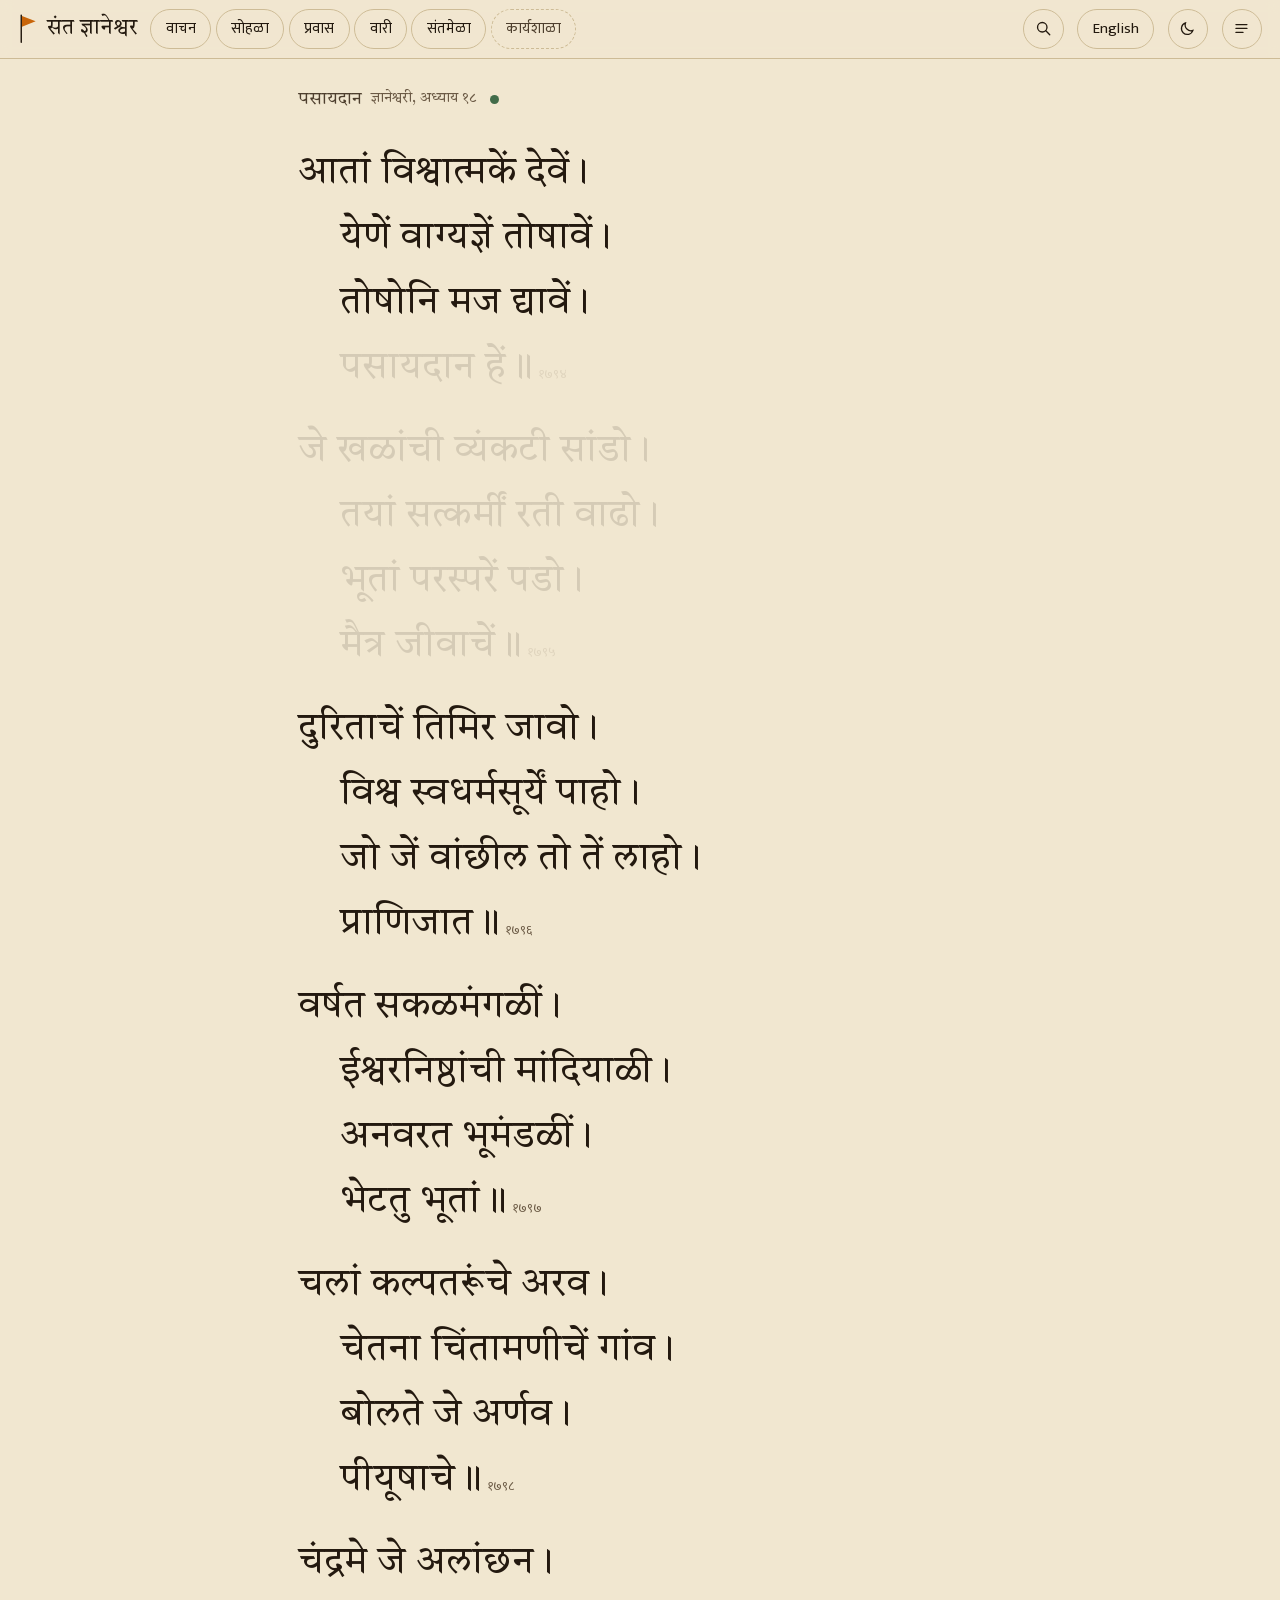
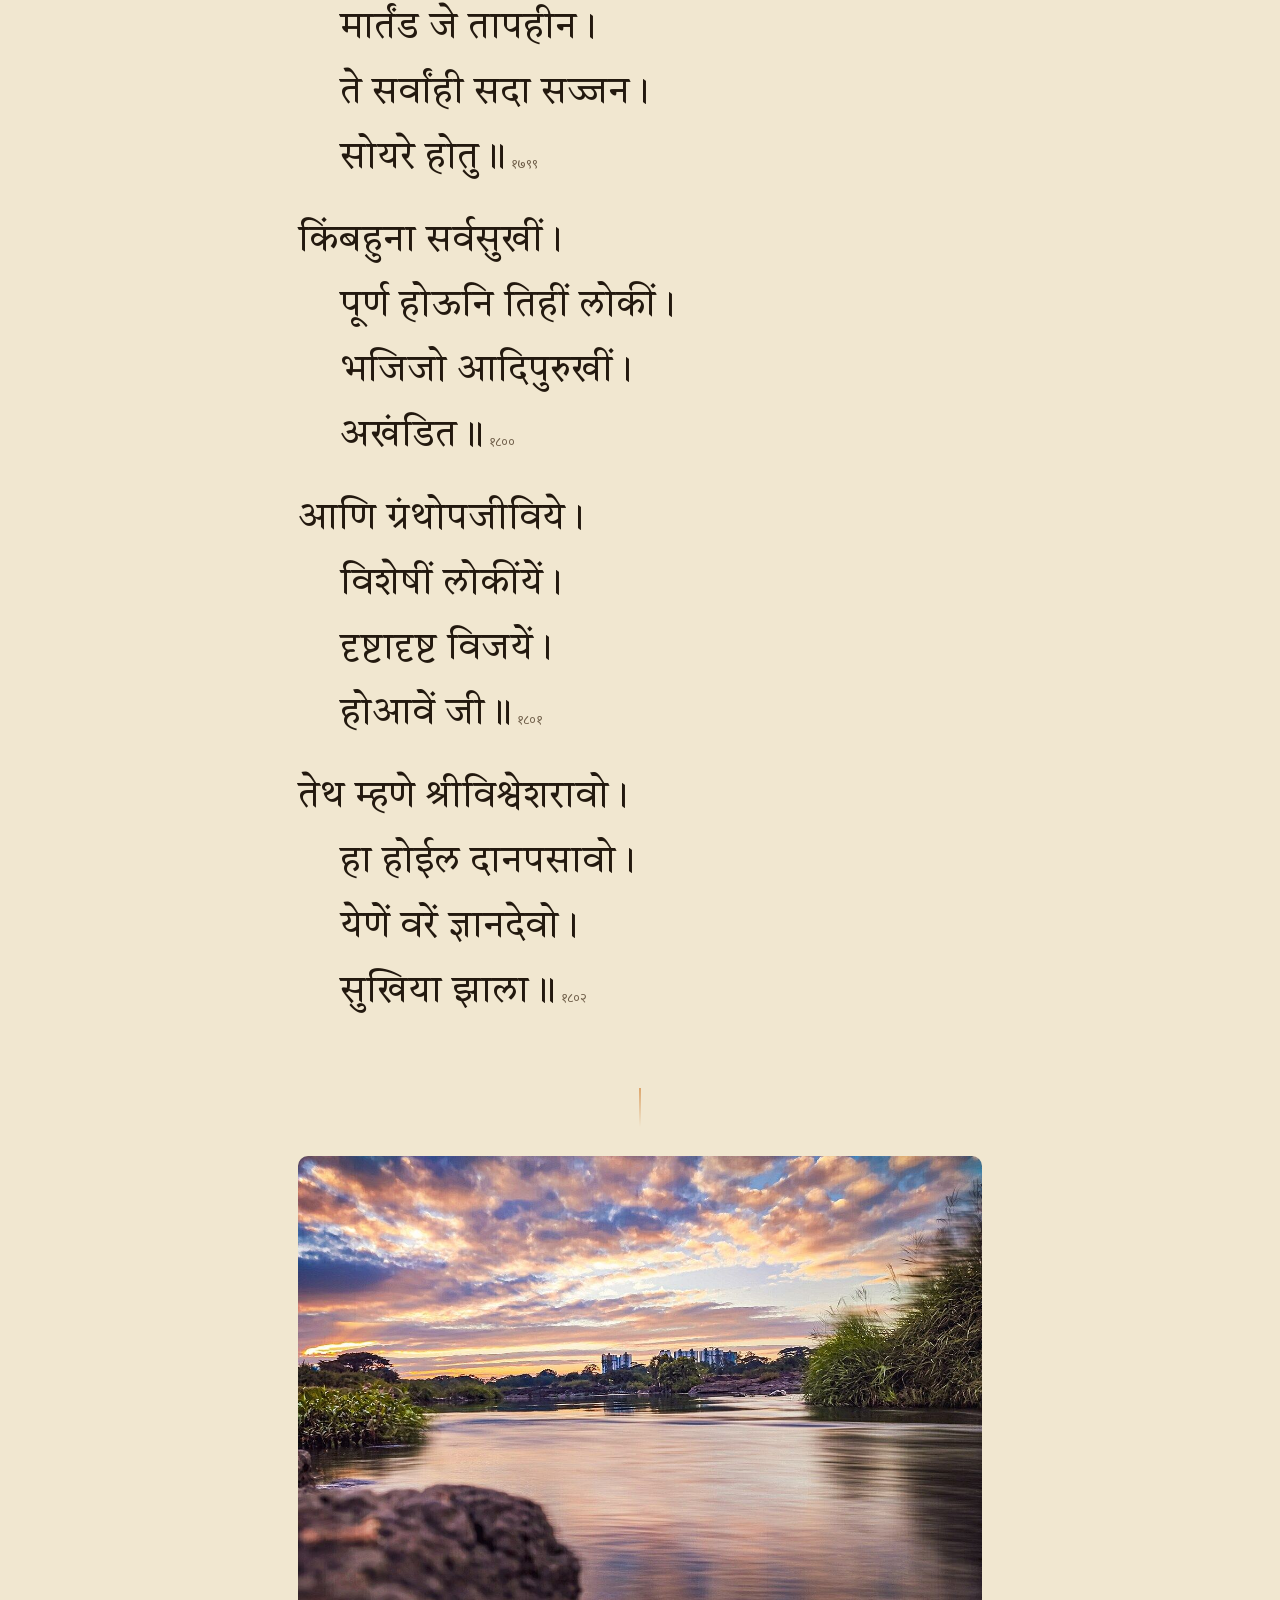
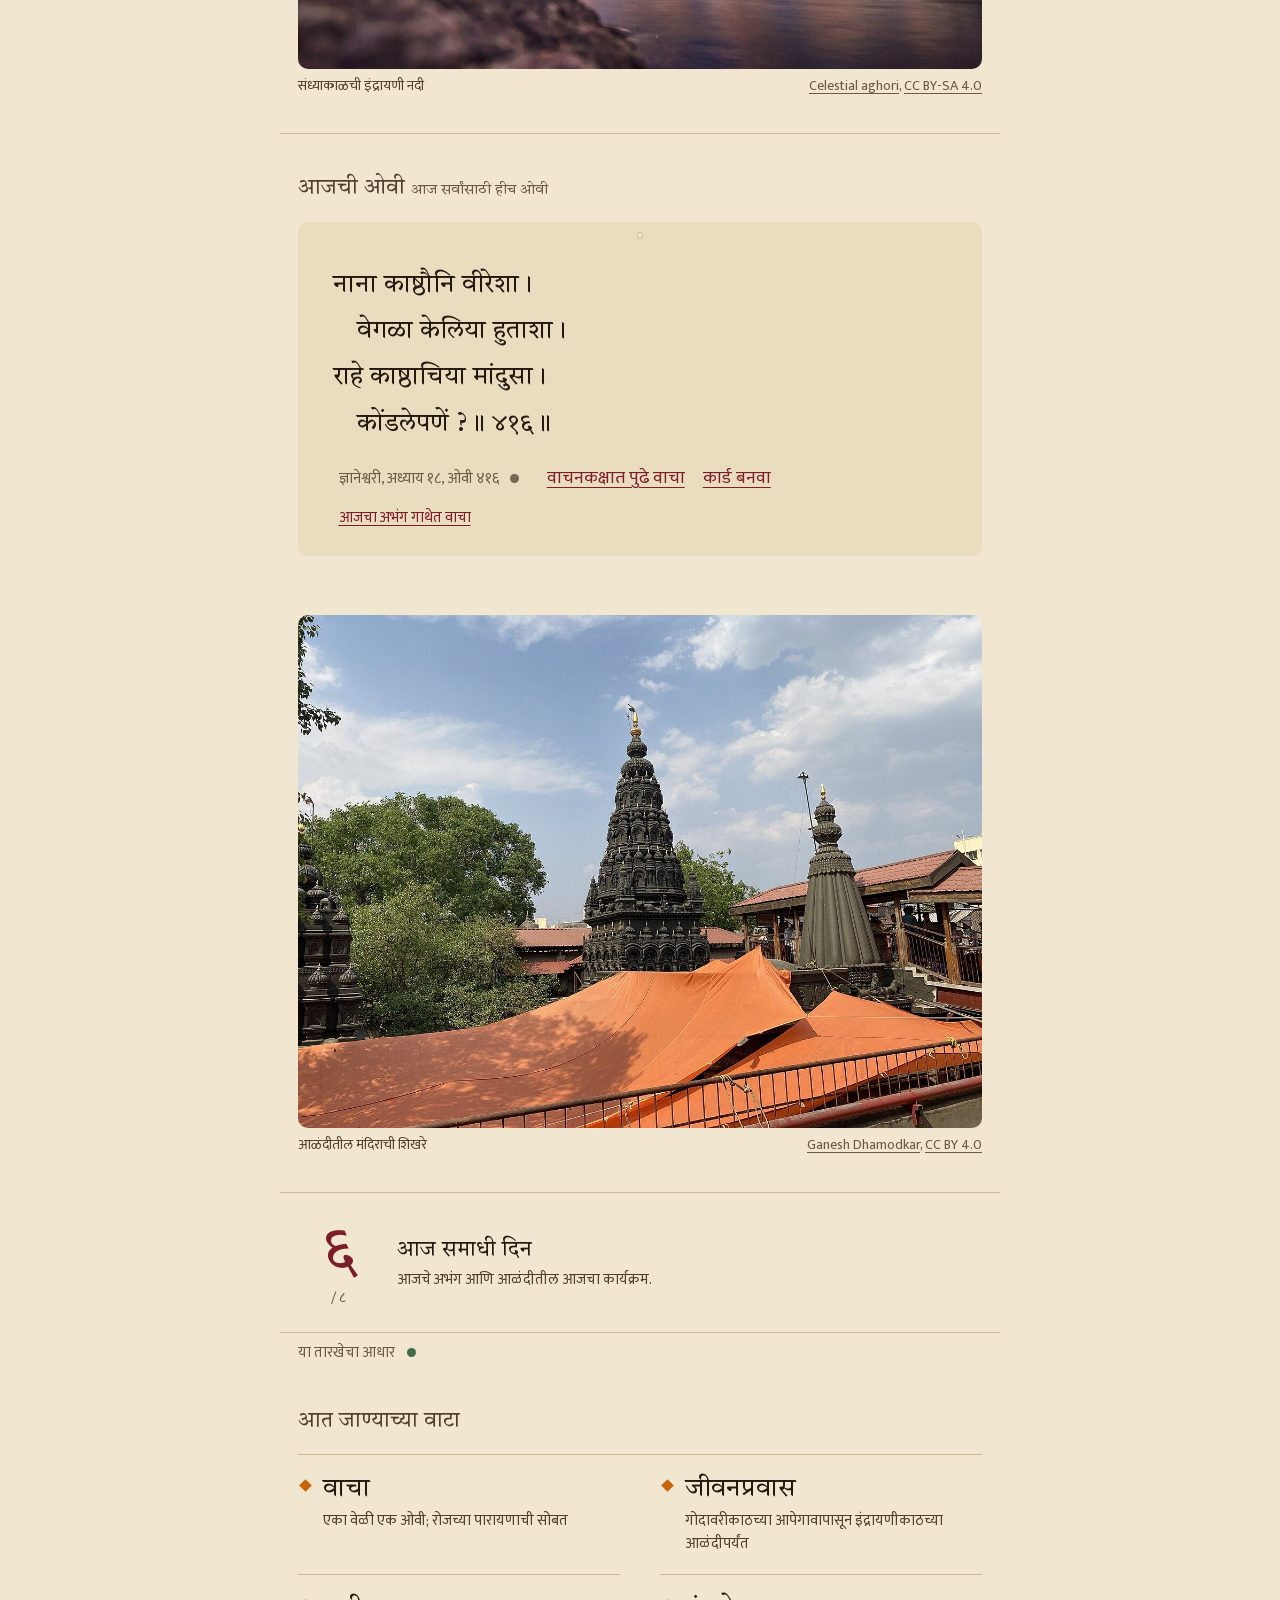
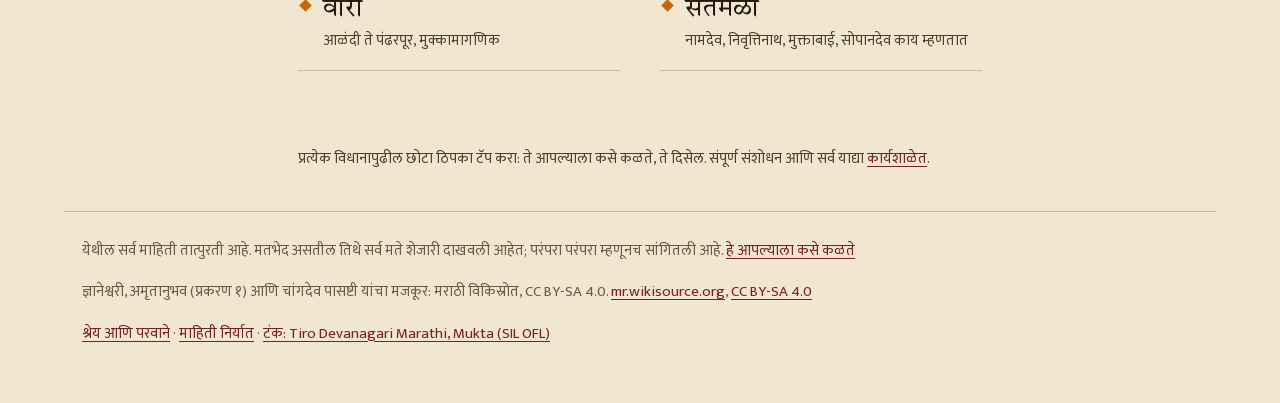
==== preview/index.html @ 0bfff096 "Add preview of the second version under preview/ The live site at the root is unchanged. The preview" ====
<!doctype html>
<html lang="mr">
<head>
<meta charset="utf-8">
<meta name="viewport" content="width=device-width, initial-scale=1, viewport-fit=cover">
<title>संत ज्ञानेश्वर महाराज</title>
<meta name="description" content="संत ज्ञानेश्वर महाराज: ज्ञानेश्वरी, अभंग, चरित्र, स्थळे आणि पुरावे. Sant Dnyaneshwar: texts, poems, life, places and evidence.">
<meta name="theme-color" content="#F1E7D0" media="(prefers-color-scheme: light)">
<meta name="theme-color" content="#18130E" media="(prefers-color-scheme: dark)">
<link rel="icon" href="assets/img/pataka.svg" type="image/svg+xml">
<link rel="preload" href="fonts/TiroDevanagariMarathi-Regular.woff2" as="font" type="font/woff2" crossorigin>
<link rel="preload" href="fonts/Mukta-Regular.woff2" as="font" type="font/woff2" crossorigin>
<link rel="stylesheet" href="assets/css/site.css">
<link rel="stylesheet" href="assets/css/experience.css">
<link rel="manifest" href="manifest.webmanifest">
<link rel="apple-touch-icon" href="assets/img/icon-192.png">
<link rel="modulepreload" href="assets/js/app.js">
<link rel="modulepreload" href="modules/home/index.js">
<link rel="modulepreload" href="assets/js/experience.js">
<script>
  // apply saved language and theme before first paint (no flash)
  try { var l = localStorage.getItem('dny.lang'); if (l) document.documentElement.lang = l;
        var th = localStorage.getItem('dny.theme'); if (th) document.documentElement.dataset.theme = th; } catch (e) {}
</script>
</head>
<body>
<a class="skip" id="skip" href="#main">मुख्य मजकुराकडे जा</a>
<header class="top" id="top"></header>
<main id="main" tabindex="-1"><div class="page"><p class="loading">…</p></div></main>
<footer class="foot" id="foot"></footer>
<nav class="bar" id="bar" aria-label="मुख्य"></nav>
<div class="sheet" id="sheet" role="dialog" aria-modal="true" aria-labelledby="sheet-title"><div class="scrim"></div><div class="panel"></div></div>
<noscript><p style="padding:1rem">हे संकेतस्थळ वाचण्यासाठी JavaScript सुरू करा. Please enable JavaScript to read this site.</p></noscript>
<script type="module" src="assets/js/app.js"></script>
</body>
</html>
---- preview/assets/css/site.css ----
/* Sant Dnyaneshwar portal: design system (shared, stage 2). Feature modules must not add global styles:
   use these variables and components, and scope any module CSS under .m-<group>. */

@font-face { font-family: "Tiro Devanagari Marathi"; src: url("../../fonts/TiroDevanagariMarathi-Regular.woff2") format("woff2");
  font-weight: 400; font-style: normal; font-display: swap; }
@font-face { font-family: "Mukta"; src: url("../../fonts/Mukta-Regular.woff2") format("woff2");
  font-weight: 400; font-style: normal; font-display: swap; }
@font-face { font-family: "Mukta"; src: url("../../fonts/Mukta-SemiBold.woff2") format("woff2");
  font-weight: 600; font-style: normal; font-display: swap; }

/* ---------- tokens ---------- */
:root {
  /* vasli paper, lamp-black ink, bhagwa of the pataka, kumkum maroon */
  --paper: #F1E7D0;
  --paper-2: #E9DCBF;      /* leaf / panel */
  --paper-3: #FAF4E6;      /* raised */
  --ink: #23190F;
  --ink-2: #4E3F2E;        /* secondary text, 9.3:1 on paper */
  --ink-3: #6B5A45;        /* tertiary, 5.6:1 on paper */
  --rule: #CDBB96;
  --saffron: #C8650A;      /* marks only, never body text */
  --saffron-soft: #F2C27A;
  --saffron-ink: #8F4500;  /* saffron for small text: 5:1 on panels */
  --maroon: #7C1D2A;       /* links, headings accents: 9.6:1 */
  --maroon-soft: #EBD3C9;
  --ok: #2F5E3A; --warn: #744C00; --doubt: #7C1D2A;
  --focus: #1F4FA8;
  --shadow: 0 1px 0 rgba(60, 40, 10, .08), 0 6px 18px -10px rgba(60, 40, 10, .35);

  --f-text: "Tiro Devanagari Marathi", "Noto Serif Devanagari", "Kohinoor Devanagari", serif;
  --f-ui: "Mukta", "Noto Sans Devanagari", system-ui, sans-serif;

  /* type scale (1.2 minor third, base 17px on phones, 18px wide) */
  --s--1: .833rem; --s-0: 1rem; --s-1: 1.2rem; --s-2: 1.44rem; --s-3: 1.728rem; --s-4: 2.074rem; --s-5: 2.986rem;
  --lh-ui: 1.55; --lh-verse: 1.95; --lh-prose: 1.75;

  --sp-1: .25rem; --sp-2: .5rem; --sp-3: .75rem; --sp-4: 1rem; --sp-5: 1.5rem; --sp-6: 2.25rem; --sp-7: 3.5rem;
  --measure: 36rem; --wide: 64rem;
  --r-1: 3px; --r-2: 10px;
  --bar-h: 3.6rem;          /* bottom bar on phones */
  --head-h: 3.25rem;
  color-scheme: light;
}
:root[data-theme="dark"] {
  /* a shrine room at night: lamp-lit dark wood */
  --paper: #18130E; --paper-2: #231B14; --paper-3: #2B2219;
  --ink: #EFE3C9; --ink-2: #CDBD9E; --ink-3: #A8977A;
  --rule: #4A3C2C;
  --saffron: #E89A3C; --saffron-soft: #5A3A14; --saffron-ink: #E89A3C;
  --maroon: #E6A1A0; --maroon-soft: #43242A;
  --ok: #9BC7A2; --warn: #E3B964; --doubt: #E6A1A0; --focus: #8FB3FF;
  --shadow: 0 1px 0 rgba(0,0,0,.3), 0 8px 20px -12px rgba(0,0,0,.8);
  color-scheme: dark;
}
@media (prefers-color-scheme: dark) {
  :root:not([data-theme="light"]) {
    --paper: #18130E; --paper-2: #231B14; --paper-3: #2B2219;
    --ink: #EFE3C9; --ink-2: #CDBD9E; --ink-3: #A8977A;
    --rule: #4A3C2C;
    --saffron: #E89A3C; --saffron-soft: #5A3A14; --saffron-ink: #E89A3C;
    --maroon: #E6A1A0; --maroon-soft: #43242A;
    --ok: #9BC7A2; --warn: #E3B964; --doubt: #E6A1A0; --focus: #8FB3FF;
    color-scheme: dark;
  }
}

/* ---------- base ---------- */
*, *::before, *::after { box-sizing: border-box; }
html { font-size: 106.25%; -webkit-text-size-adjust: 100%; }
@media (min-width: 60rem) { html { font-size: 112.5%; } }
body { margin: 0; background: var(--paper); color: var(--ink); font-family: var(--f-ui); line-height: var(--lh-ui);
  min-height: 100vh; padding-bottom: calc(var(--bar-h) + env(safe-area-inset-bottom)); }
@media (min-width: 60rem) { body { padding-bottom: 0; } }
:lang(en) { font-feature-settings: "kern"; }
h1, h2, h3 { font-family: var(--f-text); font-weight: 400; line-height: 1.35; margin: 0 0 var(--sp-3); text-wrap: balance; }
h1 { font-size: var(--s-4); }
h2 { font-size: var(--s-2); margin-top: var(--sp-6); }
h3 { font-size: var(--s-1); margin-top: var(--sp-5); }
:lang(en) h1, :lang(en) h2, :lang(en) h3 { letter-spacing: -.005em; }
p { margin: 0 0 var(--sp-4); }
a { color: var(--maroon); text-decoration-thickness: 1px; text-underline-offset: .22em; }
a:hover { text-decoration-thickness: 2px; }
:focus-visible { outline: 3px solid var(--focus); outline-offset: 2px; border-radius: 2px; }
button { font: inherit; color: inherit; }
small, .small { font-size: var(--s--1); }
.muted { color: var(--ink-2); }
.faint { color: var(--ink-3); }
.vh { position: absolute !important; width: 1px; height: 1px; overflow: hidden; clip: rect(0 0 0 0); white-space: nowrap; }
hr { border: 0; border-top: 1px solid var(--rule); margin: var(--sp-5) 0; }
@media (prefers-reduced-motion: reduce) { *, *::before, *::after { animation: none !important; transition: none !important; scroll-behavior: auto !important; } }

/* ---------- shell ---------- */
.skip { position: absolute; left: -999px; top: 0; background: var(--paper-3); padding: var(--sp-2) var(--sp-3); z-index: 50; }
.skip:focus { left: var(--sp-2); }
.top { position: sticky; top: 0; z-index: 20; height: var(--head-h); display: flex; align-items: center; gap: var(--sp-3);
  padding: 0 var(--sp-4); background: color-mix(in srgb, var(--paper) 92%, transparent); backdrop-filter: blur(6px);
  border-bottom: 1px solid var(--rule); }
.brand { display: flex; align-items: center; gap: var(--sp-2); color: var(--ink); text-decoration: none; font-family: var(--f-text);
  font-size: var(--s-1); line-height: 1; white-space: nowrap; }
.brand svg { width: 1.1rem; height: 1.6rem; flex: none; }
.top .spacer { flex: 1; }
.top-nav { display: none; }
@media (min-width: 60rem) { .top-nav { display: flex; gap: var(--sp-1); } }
.top-nav a, .chipbtn { font-size: var(--s--1); }
.tbtn { appearance: none; border: 1px solid var(--rule); background: transparent; border-radius: 999px; min-height: 2.25rem;
  padding: 0 .8rem; display: inline-flex; align-items: center; gap: .35rem; cursor: pointer; color: var(--ink); text-decoration: none;
  font-family: var(--f-ui); font-size: var(--s--1); }
.tbtn:hover { border-color: var(--ink-3); }
.tbtn[aria-current="page"] { border-color: var(--maroon); color: var(--maroon); }
.tbtn svg { width: 1.05rem; height: 1.05rem; }
.tbtn.icon { padding: 0; width: 2.25rem; justify-content: center; }

.bar { position: fixed; left: 0; right: 0; bottom: 0; z-index: 30; display: grid; grid-auto-flow: column; grid-auto-columns: minmax(0, 1fr); grid-template-rows: auto; overflow: hidden;
  height: calc(var(--bar-h) + env(safe-area-inset-bottom)); padding-bottom: env(safe-area-inset-bottom);
  background: var(--paper-3); border-top: 1px solid var(--rule); }
.bar a, .bar button { appearance: none; border: 0; background: none; display: flex; flex-direction: column; align-items: center;
  justify-content: center; gap: 1px; color: var(--ink-2); text-decoration: none; font-size: .78rem; cursor: pointer; min-height: 44px;
  min-width: 0; font-family: var(--f-ui); line-height: 1.5; }
.bar span { display: block; max-width: 100%; white-space: nowrap; overflow: hidden; text-overflow: ellipsis; }
.bar svg { width: 1.35rem; height: 1.35rem; }
.bar [aria-current="page"] { color: var(--maroon); }
.bar [aria-current="page"] svg { color: var(--saffron); }
@media (min-width: 60rem) { .bar { display: none; } }

main { display: block; outline: none; min-height: calc(100vh - var(--head-h)); }
.page { max-width: var(--measure); margin: 0 auto; padding: var(--sp-5) var(--sp-4) var(--sp-7); }
.page.wide { max-width: var(--wide); }
.crumbs { font-size: var(--s--1); color: var(--ink-3); margin-bottom: var(--sp-3); }
.crumbs a { color: var(--ink-2); }
.foot { max-width: var(--wide); margin: 0 auto; padding: var(--sp-5) var(--sp-4) var(--sp-6); font-size: var(--s--1); color: var(--ink-3);
  border-top: 1px solid var(--rule); }

/* sections sheet (menu) */
.sheet { position: fixed; inset: 0; z-index: 40; display: none; }
.sheet[open], .sheet.open { display: block; }
.sheet .scrim { position: absolute; inset: 0; background: rgba(20, 12, 4, .45); }
.sheet .panel { position: absolute; left: 0; right: 0; bottom: 0; max-height: 86vh; overflow: auto; background: var(--paper);
  border-radius: 14px 14px 0 0; padding: var(--sp-4) var(--sp-4) calc(var(--sp-5) + env(safe-area-inset-bottom)); box-shadow: var(--shadow);
  animation: rise .18s ease-out; }
@media (min-width: 60rem) { .sheet .panel { left: auto; top: 0; width: 26rem; max-height: none; border-radius: 0; } }
@keyframes rise { from { transform: translateY(12px); opacity: .6; } }
.sheet .grip { width: 2.5rem; height: 4px; border-radius: 2px; background: var(--rule); margin: 0 auto var(--sp-3); }
.sheet .row { display: flex; align-items: center; justify-content: space-between; gap: var(--sp-3); margin-bottom: var(--sp-3); }

/* ---------- doors: the eight groups, laid out as a pothi's table of contents ---------- */
.doors { list-style: none; margin: 0; padding: 0; border-top: 1px solid var(--rule); }
.doors li { border-bottom: 1px solid var(--rule); }
.doors a { display: grid; grid-template-columns: 1.6rem 1fr auto; align-items: baseline; gap: var(--sp-2); padding: .8rem 0 .75rem;
  text-decoration: none; color: var(--ink); min-height: 44px; }
.doors .mark { color: var(--saffron); align-self: center; }
.doors .mark svg { width: .9rem; height: 1.25rem; display: block; }
.doors .t { font-family: var(--f-text); font-size: var(--s-1); line-height: 1.3; }
.doors .d { grid-column: 2 / 4; color: var(--ink-2); font-size: var(--s--1); line-height: 1.45; }
.doors .tag { font-size: .72rem; color: var(--ink-3); }
.doors a:hover .t { color: var(--maroon); }
@media (min-width: 46rem) { .doors.two { display: grid; grid-template-columns: 1fr 1fr; column-gap: var(--sp-6); border-top: 0; }
  .doors.two li:nth-child(-n+2) { border-top: 1px solid var(--rule); } }

/* ---------- verse block (the saint's words) ---------- */
.verse { font-family: var(--f-text); font-size: var(--s-1); line-height: var(--lh-verse); margin: 0; white-space: normal; }
.verse .ln { display: block; }
.verse .h { display: block; padding-left: 2.2em; text-indent: -1em; }
.verse .ln:not(.cont) > .h:first-child { padding-left: 1em; }
@media (min-width: 46rem) {
  .verse .h, .verse .ln:not(.cont) > .h:first-child { display: inline; padding: 0; text-indent: 0; }
  .verse .ln { padding-left: 1.4em; text-indent: -1.4em; }
  .verse .ln.cont { padding-left: 2.6em; text-indent: -1.2em; }
}
.verse.big { font-size: var(--s-2); line-height: 1.85; }
.verse.small { font-size: var(--s-0); line-height: 1.8; }
.verse .gl { text-decoration: underline dotted var(--saffron); text-decoration-thickness: 2px; text-underline-offset: .3em; cursor: help;
  background: none; border: 0; padding: 0; font: inherit; color: inherit; }
.verse .gl:hover, .verse .gl[aria-expanded="true"] { color: var(--maroon); }
.leaf { background: var(--paper-2); border-radius: var(--r-2); padding: var(--sp-5) var(--sp-4); position: relative; }
@media (min-width: 40rem) { .leaf { padding: var(--sp-5) var(--sp-6); } }
.leaf::before { content: ""; position: absolute; left: 50%; top: .6rem; width: .35rem; height: .35rem; border-radius: 50%;
  background: var(--paper); box-shadow: inset 0 0 0 1px var(--rule); transform: translateX(-50%); } /* the pothi's string hole */
.sanskrit { font-family: var(--f-text); color: var(--maroon); }
mark.hit { background: var(--saffron-soft); color: inherit; padding: 0 .05em; border-radius: 2px; }

/* ---------- honesty components ---------- */
.badges { display: flex; flex-wrap: wrap; gap: .35rem; align-items: center; margin: var(--sp-2) 0 var(--sp-3); }
.badge { display: inline-flex; align-items: center; gap: .3rem; font-size: .78rem; line-height: 1.2; padding: .22rem .55rem .2rem;
  border-radius: 999px; border: 1px solid var(--rule); color: var(--ink-2); background: transparent; white-space: nowrap; }
.badge::before { content: ""; width: .5rem; height: .5rem; border-radius: 50%; background: currentColor; opacity: .85; flex: none; }
.badge.cs-broadly-supported { color: var(--ok); border-color: color-mix(in srgb, var(--ok) 40%, var(--rule)); }
.badge.cs-editorial-testimony { color: var(--ink-2); }
.badge.cs-reconstruction { color: var(--warn); border-color: color-mix(in srgb, var(--warn) 35%, var(--rule)); }
.badge.cs-disagreement { color: var(--doubt); border-color: color-mix(in srgb, var(--doubt) 40%, var(--rule)); }
.badge.cs-disagreement::before { background: none; box-shadow: inset 0 0 0 2px currentColor; border-radius: 1px; transform: rotate(45deg); }
.badge.cs-devotional-tradition { color: var(--saffron-ink); border-color: color-mix(in srgb, var(--saffron) 40%, var(--rule)); }
.badge.cs-unproven-hypothesis { color: var(--ink-3); border-style: dashed; }
.badge.prov { color: var(--ink-3); border-style: dashed; }
.badge.prov::before { display: none; }
.conf { display: inline-flex; gap: 2px; align-items: center; vertical-align: middle; font-size: .78rem; color: var(--ink-2); }
.conf i { width: .45rem; height: .45rem; border-radius: 50%; border: 1.5px solid currentColor; display: inline-block; }
.conf i.on { background: currentColor; }
.conf.confirmed { color: var(--ok); }
.conf span { margin-left: .3rem; }
.q { display: inline-flex; align-items: baseline; gap: .4rem; font-size: .8rem; color: var(--ink-2); }
.q b { font-family: var(--f-text); font-weight: 400; display: inline-grid; place-items: center; width: 1.45rem; height: 1.45rem;
  border-radius: 4px; font-size: .9rem; line-height: 1; border: 1.5px solid currentColor; }
.q.qA b { color: var(--ok); } .q.qB b { color: var(--warn); } .q.qC b { color: var(--doubt); border-style: dashed; }
.chip { display: inline-flex; align-items: center; gap: .25rem; font-size: .76rem; padding: .1rem .5rem; border-radius: var(--r-1);
  background: var(--paper-2); color: var(--ink-2); border: 0; cursor: pointer; font-family: var(--f-ui); text-decoration: none; min-height: 1.6rem; }
.chip:hover { color: var(--maroon); }
.note { border-left: 3px solid var(--saffron); padding: .1rem 0 .1rem var(--sp-3); color: var(--ink-2); font-size: var(--s--1); margin: var(--sp-3) 0; }
.note.doubt { border-left-color: var(--maroon); }
.enonly { font-size: .76rem; color: var(--ink-3); margin: var(--sp-1) 0; }
.pop { position: absolute; z-index: 45; max-width: min(22rem, calc(100vw - 1.5rem)); background: var(--paper-3); color: var(--ink);
  border: 1px solid var(--rule); border-radius: var(--r-2); box-shadow: var(--shadow); padding: var(--sp-3) var(--sp-4); font-size: var(--s--1); }
.pop h4 { margin: 0 0 .25rem; font-family: var(--f-text); font-weight: 400; font-size: var(--s-1); }
.pop p { margin: 0 0 .35rem; }

/* ---------- lists, cards, tables ---------- */
.plist { list-style: none; margin: 0; padding: 0; }
.pcard { display: block; padding: .8rem 0 .75rem; border-bottom: 1px solid var(--rule); text-decoration: none; color: var(--ink); }
.pcard .fl { font-family: var(--f-text); font-size: var(--s-1); line-height: 1.5; display: block; }
.pcard .meta { display: flex; flex-wrap: wrap; gap: .25rem .75rem; align-items: center; font-size: .78rem; color: var(--ink-3); margin-top: .2rem; }
.pcard:hover .fl { color: var(--maroon); }
.kv { display: grid; grid-template-columns: max-content 1fr; gap: .25rem var(--sp-4); font-size: var(--s--1); margin: 0; }
.kv dt { color: var(--ink-3); } .kv dd { margin: 0; }
.tbl { width: 100%; border-collapse: collapse; font-size: var(--s--1); }
.tbl th, .tbl td { text-align: left; padding: .45rem .5rem .45rem 0; border-bottom: 1px solid var(--rule); vertical-align: top; }
.tbl th { font-weight: 600; color: var(--ink-2); }
.scroll-x { overflow-x: auto; -webkit-overflow-scrolling: touch; }
details { border-bottom: 1px solid var(--rule); padding: .6rem 0; }
details > summary { cursor: pointer; color: var(--ink); font-weight: 600; min-height: 32px; list-style-position: outside; }
details[open] > summary { margin-bottom: var(--sp-2); }

/* ---------- forms and filters ---------- */
.field { display: flex; align-items: center; gap: .5rem; border: 1px solid var(--rule); background: var(--paper-3); border-radius: var(--r-2);
  padding: 0 .75rem; min-height: 2.9rem; }
.field:focus-within { border-color: var(--focus); }
.field input { flex: 1; border: 0; background: transparent; font: inherit; font-size: var(--s-0); color: var(--ink); min-width: 0; padding: .6rem 0; }
.field input:focus { outline: none; }
.field svg { width: 1.2rem; height: 1.2rem; color: var(--ink-3); flex: none; }
.filters { display: flex; flex-wrap: wrap; gap: .4rem; margin: var(--sp-3) 0; }
.seg { appearance: none; border: 1px solid var(--rule); background: transparent; color: var(--ink-2); border-radius: 999px; padding: .3rem .8rem;
  font-size: .82rem; cursor: pointer; min-height: 2.1rem; font-family: var(--f-ui); }
.seg { text-decoration: none; }
.seg[aria-pressed="true"] { background: var(--ink); color: var(--paper); border-color: var(--ink); }
select.seg { padding-right: .5rem; }
.btn { appearance: none; border: 1px solid var(--maroon); background: transparent; color: var(--maroon); border-radius: var(--r-2);
  padding: .55rem 1.1rem; cursor: pointer; font-family: var(--f-ui); font-size: var(--s--1); min-height: 2.6rem; text-decoration: none;
  display: inline-flex; align-items: center; gap: .4rem; }
.btn:hover { background: var(--maroon-soft); }
.pager { display: flex; justify-content: space-between; gap: var(--sp-3); margin-top: var(--sp-6); }
.pager a { max-width: 48%; }

/* ---------- home ---------- */
.hero { padding-top: var(--sp-5); }
.hero .name { font-family: var(--f-text); font-size: var(--s-5); line-height: 1.15; margin: 0; }
.hero .lede { margin: var(--sp-3) 0 0; color: var(--ink-2); line-height: var(--lh-prose); }
.hero .name small { display: block; font-size: var(--s-1); color: var(--ink-2); margin-top: .35rem; }
:lang(en) .hero .name { font-size: var(--s-4); }
.honest { list-style: none; padding: 0; margin: var(--sp-5) 0 0; counter-reset: none; }
.honest li { font-size: var(--s-0); line-height: var(--lh-prose); color: var(--ink); margin: 0 0 var(--sp-3); padding-left: 1.1rem; position: relative; }
.honest li::before { content: ""; position: absolute; left: 0; top: .75em; width: .4rem; height: .4rem; background: var(--saffron); transform: rotate(45deg); }
.honest .chips { display: inline-flex; gap: .25rem; flex-wrap: wrap; vertical-align: middle; }
.sohala { display: flex; gap: var(--sp-3); align-items: flex-start; margin: var(--sp-5) 0; padding: var(--sp-3) 0; border-top: 1px solid var(--rule);
  border-bottom: 1px solid var(--rule); }
.sohala svg { width: 1.6rem; height: 2.6rem; flex: none; color: var(--saffron); }
.sohala .days { font-family: var(--f-text); font-size: var(--s-3); line-height: 1; color: var(--maroon); }
.sohala p { margin: .15rem 0 0; font-size: var(--s--1); color: var(--ink-2); }
.daily { margin: var(--sp-5) 0; min-height: 14rem; }
.daily .head { display: flex; justify-content: space-between; align-items: baseline; gap: var(--sp-3); margin-bottom: var(--sp-3); }
.daily .head h2 { margin: 0; font-size: var(--s-1); }

/* ---------- Dnyaneshwari reader ---------- */
.reader { max-width: var(--wide); margin: 0 auto; padding: var(--sp-4) var(--sp-4) var(--sp-7); }
.reader .ch-head { max-width: var(--measure); margin: 0 auto var(--sp-4); }
@media (min-width: 60rem) { .reader .ch-head { max-width: none; margin-left: calc(34% + var(--sp-6)); } }
.blk { display: block; padding: var(--sp-2) 0; }
.blk + .blk { border-top: 1px solid color-mix(in srgb, var(--rule) 60%, transparent); }
.gv { font-family: var(--f-text); color: var(--maroon); font-size: var(--s-0); line-height: 1.8; }
.gv .loc { display: block; font-family: var(--f-ui); font-size: .76rem; color: var(--ink-3); margin-bottom: .2rem; }
.gv .loc b { color: var(--saffron-ink); font-weight: 600; }
.gv .vt { white-space: pre-line; }
.ovis { max-width: var(--measure); }
.ovi { font-family: var(--f-text); font-size: var(--s-1); line-height: var(--lh-verse); margin: 0; padding: .35rem 0; scroll-margin-top: 7rem; }
.ovi .ln { display: block; }
.ovi.target { background: color-mix(in srgb, var(--saffron-soft) 45%, transparent); border-radius: 4px; }
.ovi.colophon { color: var(--ink-2); font-size: var(--s-0); border-left: 2px dashed var(--rule); padding-left: var(--sp-3); }
.ovi .fl { display: block; font-family: var(--f-ui); font-size: .74rem; color: var(--doubt); line-height: 1.4; margin-bottom: .2rem; }
/* phone: the verse rides above its ovis as a sticky band */
.blk .gv { position: sticky; top: var(--head-h); z-index: 5; background: var(--paper); margin: 0 calc(-1 * var(--sp-4)); padding: .5rem var(--sp-4);
  border-bottom: 1px solid var(--rule); max-height: 40vh; overflow: auto; }
.blk .gv.short .vt { display: -webkit-box; -webkit-line-clamp: 2; -webkit-box-orient: vertical; overflow: hidden; }
.blk .gv button.more { all: unset; cursor: pointer; font-family: var(--f-ui); font-size: .74rem; color: var(--ink-3); text-decoration: underline; }
/* wide: the verse sits beside its ovis */
@media (min-width: 60rem) {
  .blk { display: grid; grid-template-columns: 34% 1fr; column-gap: var(--sp-6); align-items: start; }
  .blk .gv { margin: 0; padding: .5rem var(--sp-4) .5rem 0; border-bottom: 0; border-right: 1px solid var(--rule); background: transparent;
    top: calc(var(--head-h) + var(--sp-3)); max-height: calc(100vh - 6rem); text-align: right; }
  .blk .gv.short .vt { display: block; -webkit-line-clamp: unset; }
  .blk .gv button.more { display: none; }
  .blk.nogv .ovis { grid-column: 2; }
}
.chlist { list-style: none; padding: 0; margin: 0; }
.chlist a { display: grid; grid-template-columns: 2.4rem 1fr; gap: var(--sp-3); padding: .7rem 0; border-bottom: 1px solid var(--rule);
  text-decoration: none; color: var(--ink); align-items: baseline; }
.chlist .no { font-family: var(--f-text); font-size: var(--s-2); color: var(--saffron); line-height: 1; text-align: right; }
.chlist .fl { font-family: var(--f-text); font-size: var(--s-0); display: block; }
.chlist .meta { font-size: .78rem; color: var(--ink-3); }
.loadmore { display: flex; justify-content: center; padding: var(--sp-5) 0; }

/* ---------- stubs and mock-ups ---------- */
.stub { border: 1px dashed var(--rule); border-radius: var(--r-2); padding: var(--sp-4); color: var(--ink-2); margin: var(--sp-4) 0; }
.mock { position: relative; }
.mock::after { content: attr(data-label); position: absolute; top: .5rem; right: .5rem; font-size: .7rem; padding: .1rem .45rem;
  border-radius: 999px; background: var(--maroon); color: var(--paper); }

/* ---------- loading ---------- */
.loading { color: var(--ink-3); font-size: var(--s--1); padding: var(--sp-4) 0; }
.err { color: var(--doubt); }
[tabindex="-1"]:focus { outline: none; }
@media (max-width: 59.99rem) { .top [data-act="theme"], .top a.tbtn.icon[href="#/search"] { display: none; } }
.field + .small { margin-top: var(--sp-2); }
---- preview/assets/css/experience.css ----
/* Experience layer (pass 2): the kit's styles, then the four reference experiences (scoped .x-home, .x-samadhi,
   .x-read, .x-card). Uses only the tokens of site.css, so dark mode follows. Other experience modules scope their CSS
   under .x-<module> in modules/<module>/style.css. */

:root { --screen-h: calc(100svh - var(--head-h) - var(--bar-h) - env(safe-area-inset-bottom)); --verse-x: clamp(1.42rem, 5.9vw, 2.05rem); }
@media (min-width: 60rem) { :root { --screen-h: calc(100svh - var(--head-h)); --verse-x: 2.1rem; } }

/* ---------- the honesty mark ---------- */
.evm { appearance: none; border: 0; background: none; padding: 0; margin: 0 0 0 .15em; width: 1.6em; height: 1.6em; min-width: 28px; min-height: 28px;
  display: inline-grid; place-items: center; vertical-align: middle; cursor: pointer; color: var(--ink-3); border-radius: 50%; }
.evm i { width: .5rem; height: .5rem; border-radius: 50%; background: currentColor; display: block; opacity: .9; transition: transform .2s; }
.evm:hover i, .evm:focus-visible i { transform: scale(1.35); }
.evm.cs-broadly-supported { color: var(--ok); }
.evm.cs-editorial-testimony { color: var(--ink-3); }
.evm.cs-reconstruction { color: var(--warn); }
.evm.cs-devotional-tradition { color: var(--saffron); }
.evm.cs-disagreement { color: var(--doubt); }
.evm.cs-disagreement i { border-radius: 1px; background: none; box-shadow: inset 0 0 0 2px currentColor; transform: rotate(45deg); width: .48rem; height: .48rem; }
.evm.cs-unproven-hypothesis i { background: none; box-shadow: inset 0 0 0 1.5px currentColor; }
.evm.cs-none i { background: none; box-shadow: inset 0 0 0 1.5px currentColor; }

/* ---------- sheet (evidence, scenes) ---------- */
.xsheet { position: fixed; inset: 0; z-index: 46; display: none; }
.xsheet.open { display: block; }
.xsheet .scrim { position: absolute; inset: 0; background: rgba(20, 12, 4, .42); }
.xsheet .panel { position: absolute; left: 0; right: 0; bottom: 0; max-height: 82vh; overflow: auto; background: var(--paper-3); color: var(--ink);
  border-radius: 16px 16px 0 0; padding: var(--sp-3) var(--sp-4) calc(var(--sp-5) + env(safe-area-inset-bottom)); box-shadow: var(--shadow);
  animation: rise .2s ease-out; outline: none; }
@media (min-width: 60rem) { .xsheet .panel { left: auto; top: 0; width: 27rem; max-height: none; border-radius: 0; } }
.xsheet .grip { width: 2.5rem; height: 4px; border-radius: 2px; background: var(--rule); margin: 0 auto var(--sp-2); }
.xs-head { display: flex; justify-content: space-between; align-items: center; gap: var(--sp-3); margin-bottom: var(--sp-3); }
.xs-head h2 { margin: 0; font-size: var(--s-1); }
.xs-body { font-size: var(--s--1); line-height: 1.6; }
.ev-row { display: grid; grid-template-columns: 1.6rem 1fr; gap: var(--sp-2); padding: var(--sp-2) 0; border-bottom: 1px solid var(--rule); }
.ev-row p { margin: 0; }
.ev-k { color: var(--ink-3); font-size: .78rem; }
.ev-v { font-size: var(--s-0); color: var(--ink); }
.ev-d { color: var(--ink-2); margin: .2rem 0 0; }
.ev-dot { width: .7rem; height: .7rem; border-radius: 50%; margin-top: .35rem; background: var(--ink-3); }
.ev-dot.cs-broadly-supported { background: var(--ok); } .ev-dot.cs-reconstruction { background: var(--warn); }
.ev-dot.cs-devotional-tradition { background: var(--saffron); } .ev-dot.cs-disagreement { background: none; box-shadow: inset 0 0 0 2px var(--doubt); transform: rotate(45deg); border-radius: 1px; }
.ev-dot.cs-unproven-hypothesis { background: none; box-shadow: inset 0 0 0 2px var(--ink-3); }
.ev-conf { display: flex; gap: 2px; margin-top: .4rem; color: var(--ok); }
.ev-conf i { width: .42rem; height: .42rem; border-radius: 50%; border: 1.5px solid currentColor; }
.ev-conf i.on { background: currentColor; }
.ev-h { font-family: var(--f-ui); font-weight: 600; font-size: var(--s--1); margin: var(--sp-4) 0 var(--sp-2); color: var(--ink-2); }
.ev-src { list-style: none; margin: 0; padding: 0; }
.ev-src li { padding: var(--sp-2) 0; border-bottom: 1px solid color-mix(in srgb, var(--rule) 60%, transparent); }
.ev-src p { margin: 0; }
.ev-st { color: var(--ink); }
.ev-mr { font-size: var(--s-0); margin: var(--sp-3) 0; }
.ev-note { color: var(--ink-2); margin: 0 0 var(--sp-2); }
.ev-ids code { font-size: .74rem; background: var(--paper-2); padding: .05rem .3rem; border-radius: 3px; }
.ev-prov { margin-top: var(--sp-3); }

/* ---------- pager ---------- */
.pg { position: relative; padding-left: .9rem; }
.pg-thread { position: absolute; left: 0; top: .4rem; bottom: 4.5rem; width: 2px; background: color-mix(in srgb, var(--rule) 70%, transparent); border-radius: 2px; }
.pg-thread i { position: absolute; left: 0; top: 0; width: 2px; height: calc(var(--p, 0) * 100%); background: var(--saffron); border-radius: 2px; transition: height .5s ease; }
.pg-thread i::after { content: ""; position: absolute; left: -3px; bottom: -4px; width: 8px; height: 8px; border-radius: 50%; background: var(--saffron); }
.pg-stage { touch-action: pan-y; min-height: 12rem; }
.pg-screen { animation: none; }
.pg-screen.in-r { animation: pg-in-r .42s cubic-bezier(.2, .7, .2, 1); }
.pg-screen.in-l { animation: pg-in-l .42s cubic-bezier(.2, .7, .2, 1); }
@keyframes pg-in-r { from { opacity: 0; transform: translateX(28px); } }
@keyframes pg-in-l { from { opacity: 0; transform: translateX(-28px); } }
.pg-nav { position: sticky; bottom: calc(var(--bar-h) + env(safe-area-inset-bottom) + .5rem); display: flex; align-items: center; justify-content: space-between;
  gap: var(--sp-3); margin-top: var(--sp-5); padding: .35rem; background: color-mix(in srgb, var(--paper) 88%, transparent); backdrop-filter: blur(4px);
  border-radius: 999px; z-index: 6; }
@media (min-width: 60rem) { .pg-nav { bottom: var(--sp-3); } }
.pg-b { appearance: none; width: 3.1rem; height: 3.1rem; border-radius: 50%; border: 1px solid var(--rule); background: var(--paper-3); color: var(--maroon);
  display: grid; place-items: center; cursor: pointer; }
.pg-b svg { width: 1.4rem; height: 1.4rem; }
.pg-b:disabled { opacity: .35; cursor: default; }
.pg-b.next { border-color: var(--maroon); }
.pg-of { font-size: var(--s--1); color: var(--ink-3); font-variant-numeric: tabular-nums; }

/* ---------- slow reveal ---------- */
.rv, .rl { opacity: 0; transform: translateY(10px); transition: opacity 1.1s ease, transform 1.1s ease; }
.rv.in, .rl.in { opacity: 1; transform: none; }
@media (prefers-reduced-motion: reduce) { .rv, .rl { opacity: 1; transform: none; } }

/* ---------- journey ---------- */
.jr { list-style: none; margin: var(--sp-5) 0; padding: 0; position: relative; }
.jr-line { position: absolute; left: 0; top: 0; width: 100%; pointer-events: none; overflow: visible; }
.jr-line path { fill: none; stroke: var(--saffron); stroke-width: 2.2; stroke-linecap: round; transition: stroke-dashoffset .25s linear; }
.st { position: relative; padding: 0 0 var(--sp-5) 0; }
.st-h { appearance: none; background: none; border: 0; padding: .3rem 0 .3rem 2.6rem; text-align: left; cursor: pointer; display: grid; color: var(--ink);
  position: relative; min-height: 44px; font: inherit; }
.st-dot { position: absolute; left: .55rem; top: .85rem; width: .9rem; height: .9rem; border-radius: 50%; background: var(--paper); border: 2px solid var(--saffron); }
.st.open .st-dot { background: var(--saffron); }
.st.fork .st-dot { border-radius: 2px; transform: rotate(45deg); border-color: var(--doubt); }
.st-t { font-family: var(--f-text); font-size: var(--s-1); line-height: 1.35; }
.st-w { font-size: var(--s--1); color: var(--ink-3); }
.st-h:hover .st-t { color: var(--maroon); }
.st-b { padding: var(--sp-2) 0 0 2.6rem; }
.st-fk { font-size: var(--s--1); color: var(--doubt); margin: var(--sp-3) 0 var(--sp-2); }
.st-paths { display: grid; grid-template-columns: 1fr 1fr; gap: var(--sp-3); }
.st-path { border-top: 2px solid var(--doubt); padding-top: var(--sp-2); font-size: var(--s--1); }
.st-pt { font-family: var(--f-text); font-size: var(--s-0); margin: 0 0 var(--sp-1); }

/* ---------- facing voices ---------- */
.vx { display: flex; flex-direction: column; gap: var(--sp-5); margin: var(--sp-5) 0; }
.v { max-width: 88%; }
.v.b { margin-left: auto; text-align: right; }
.v .who { margin: 0 0 .25rem; font-size: var(--s--1); color: var(--saffron-ink); }
.v .say { font-family: var(--f-text); font-size: var(--s-1); line-height: 1.8; padding: var(--sp-3) var(--sp-4); background: var(--paper-2); border-radius: 4px 14px 14px 14px; }
.v.b .say { border-radius: 14px 4px 14px 14px; background: color-mix(in srgb, var(--maroon-soft) 55%, var(--paper-2)); text-align: left; }

/* ---------- scene ---------- */
.scn { position: relative; margin: var(--sp-4) 0; width: 100%; }
.scn > svg { position: absolute; inset: 0; width: 100%; height: 100%; }
.scn-t { position: absolute; transform: translate(-50%, -50%); appearance: none; border: 0; background: none; cursor: pointer; display: grid; justify-items: center;
  gap: 2px; color: var(--ink); padding: 4px; min-width: 44px; min-height: 44px; }
.scn-d { width: 1rem; height: 1rem; border-radius: 50%; border: 2px solid var(--saffron); background: var(--paper-3); box-shadow: 0 0 0 4px color-mix(in srgb, var(--saffron) 18%, transparent); }
.scn-l { font-size: .74rem; line-height: 1.2; background: color-mix(in srgb, var(--paper) 85%, transparent); padding: 0 .3rem; border-radius: 3px; white-space: nowrap; }
.scn-t:hover .scn-d, .scn-t:focus-visible .scn-d { background: var(--saffron); }

/* ---------- photo ---------- */
.photo { margin: var(--sp-4) 0; position: relative; }
.photo img, .ph-draw { width: 100%; height: 100%; object-fit: cover; border-radius: var(--r-2); display: block; }
.ph-draw { background: var(--paper-2); color: var(--ink-3); position: relative; display: grid; place-items: center; }
.ph-draw svg { width: 72%; height: 72%; opacity: .7; }
.ph-wait { position: absolute; right: .6rem; bottom: .45rem; font-size: .72rem; color: var(--ink-3); }
.photo figcaption { font-size: .78rem; color: var(--ink-3); margin-top: .35rem; }
.photo.filled { aspect-ratio: auto !important; }
.ph-credit { display: block; }

/* ---------- quiet doors ---------- */
.xdoors { display: grid; gap: 0; border-top: 1px solid var(--rule); margin: var(--sp-4) 0; }
@media (min-width: 46rem) { .xdoors { grid-template-columns: 1fr 1fr; column-gap: var(--sp-6); } }
.xdoor { display: block; padding: var(--sp-4) 0 var(--sp-4) 1.4rem; border-bottom: 1px solid var(--rule); text-decoration: none; color: var(--ink); position: relative; }
.xdoor::before { content: ""; position: absolute; left: .15rem; top: 1.45rem; width: .5rem; height: .5rem; background: var(--saffron); transform: rotate(45deg); }
.xd-t { display: block; font-family: var(--f-text); font-size: var(--s-2); line-height: 1.25; }
.xd-l { display: block; color: var(--ink-2); font-size: var(--s--1); margin-top: .2rem; }
.xdoor:hover .xd-t { color: var(--maroon); }

/* ---------- workshop band (archive pages) ---------- */
.wband { max-width: var(--wide); margin: 0 auto; padding: .45rem var(--sp-4); display: flex; gap: var(--sp-3); align-items: center; justify-content: space-between;
  font-size: .8rem; color: var(--ink-3); border-bottom: 1px dashed var(--rule); }
.wband a { color: var(--ink-2); }
.wband b { font-weight: 600; color: var(--ink-2); }

/* ---------- shared bits ---------- */
.xbig { font-family: var(--f-text); font-size: var(--verse-x); line-height: 1.78; margin: 0; }
.xbig .ln { display: block; }
.xbig .h { display: block; padding-left: 1.6em; text-indent: -.9em; }
.xbig .ln:not(.cont) > .h:first-child { padding-left: .7em; }
.xsmall { font-size: var(--s--1); color: var(--ink-3); }
.xlink { appearance: none; background: none; border: 0; padding: .35rem 0; font: inherit; font-size: var(--s--1); color: var(--maroon); cursor: pointer;
  text-decoration: underline; text-decoration-thickness: 1px; text-underline-offset: .22em; min-height: 36px; }
.xrow { display: flex; flex-wrap: wrap; gap: var(--sp-2) var(--sp-4); align-items: center; }
.xnote { font-size: var(--s--1); color: var(--ink-2); line-height: 1.55; }

/* ======================= A. opening (home) ======================= */
.x-home .open { min-height: var(--screen-h); display: flex; flex-direction: column; justify-content: center; padding: var(--sp-5) var(--sp-4) var(--sp-6);
  max-width: 40rem; margin: 0 auto; position: relative; }
.x-home .open .who { font-size: var(--s--1); color: var(--ink-3); margin: 0 0 var(--sp-5); display: flex; align-items: center; gap: .1rem; }
.x-home .open .who span[lang] { font-family: var(--f-text); font-size: var(--s-0); color: var(--ink-2); }
.x-home .pasay { list-style: none; margin: 0; padding: 0; }
.x-home .pasay li { font-family: var(--f-text); font-size: var(--verse-x); line-height: 1.72; margin: 0 0 var(--sp-4); }
.x-home .pasay li .c { display: block; }
.x-home .pasay li .c + .c { padding-left: 1.1em; }
.x-home .pasay li.rest { font-size: var(--s-2); color: var(--ink-2); }
.x-home .pasay li .n { font-family: var(--f-ui); font-size: .72rem; color: var(--ink-3); margin-left: .3rem; }
.x-home .pasay-more { margin-top: var(--sp-2); }
.x-home .scroll-cue { position: absolute; left: 50%; bottom: .6rem; transform: translateX(-50%); width: 1px; height: 2.2rem; background: linear-gradient(var(--saffron), transparent); }
.x-home section.band { max-width: 40rem; margin: 0 auto; padding: var(--sp-6) var(--sp-4); }
.x-home .today { border-top: 1px solid var(--rule); }
.x-home .today h2, .x-home .ways h2, .x-home .countdown h2 { font-size: var(--s-1); margin: 0 0 var(--sp-4); color: var(--ink-2); }
.x-home .today .leaf { padding-top: var(--sp-6); }
.x-home .countdown { display: grid; grid-template-columns: auto 1fr; gap: var(--sp-4); align-items: center; text-decoration: none; color: var(--ink);
  padding: var(--sp-5) var(--sp-4); max-width: 40rem; margin: 0 auto; border-top: 1px solid var(--rule); border-bottom: 1px solid var(--rule); }
.x-home .countdown .big { font-family: var(--f-text); font-size: 3.6rem; line-height: 1; color: var(--maroon); min-width: 4.5rem; text-align: center; }
.x-home .countdown .big small { display: block; font-family: var(--f-ui); font-size: .78rem; color: var(--ink-3); margin-top: .35rem; }
.x-home .countdown p { margin: 0; }
.x-home .countdown .t1 { font-family: var(--f-text); font-size: var(--s-1); }
.x-home .countdown .t2 { font-size: var(--s--1); color: var(--ink-2); }
.x-home .countdown:hover .t1 { color: var(--maroon); }
.x-home .work { max-width: 40rem; margin: 0 auto; padding: var(--sp-4) var(--sp-4) var(--sp-6); font-size: var(--s--1); color: var(--ink-2); }

/* ======================= B. samadhi telling ======================= */
.x-samadhi { max-width: 40rem; margin: 0 auto; padding: var(--sp-4) var(--sp-4) var(--sp-6); }
.x-samadhi h1 { font-size: var(--s-3); margin: 0 0 var(--sp-1); }
.x-samadhi .sub { color: var(--ink-2); font-size: var(--s--1); margin: 0 0 var(--sp-4); }
.x-samadhi .days { display: grid; grid-template-columns: repeat(8, 1fr); gap: 2px; margin: 0 calc(-1 * var(--sp-2)) var(--sp-4); }
.x-samadhi .days a { display: grid; justify-items: center; gap: 1px; padding: .45rem 0 .35rem; text-decoration: none; color: var(--ink-2); border-radius: 8px;
  font-size: .74rem; line-height: 1.15; border-bottom: 2px solid transparent; }
.x-samadhi .days a b { font-family: var(--f-text); font-weight: 400; font-size: var(--s-1); color: var(--ink); }
.x-samadhi .days a[aria-current="true"] { border-bottom-color: var(--saffron); background: var(--paper-2); }
.x-samadhi .days a.today b { color: var(--maroon); }
.x-samadhi .days a.peak b::after { content: ""; display: block; width: .3rem; height: .3rem; border-radius: 50%; background: var(--saffron); margin: .1rem auto 0; }
.x-samadhi .dayhead { padding: var(--sp-4) 0 var(--sp-3); border-top: 1px solid var(--rule); }
.x-samadhi .dayhead .d { font-family: var(--f-text); font-size: var(--s-2); margin: 0; line-height: 1.3; }
.x-samadhi .dayhead .tithi { color: var(--saffron-ink); margin: .2rem 0 0; font-size: var(--s-0); }
.x-samadhi .dayhead .alandi { margin: var(--sp-3) 0 0; font-size: var(--s-0); line-height: 1.65; color: var(--ink); }
.x-samadhi .dayhead .alandi.none { color: var(--ink-3); font-size: var(--s--1); }
.x-samadhi .poem { min-height: calc(var(--screen-h) - 14rem); display: flex; flex-direction: column; justify-content: center; padding: var(--sp-4) 0; }
.x-samadhi .poem .no { font-size: var(--s--1); color: var(--ink-3); margin: 0 0 var(--sp-3); }
.x-samadhi .poem .xbig { font-size: clamp(1.25rem, 5.2vw, 1.75rem); }
.x-samadhi .poem .fl-only { font-family: var(--f-text); font-size: var(--verse-x); line-height: 1.7; margin: 0; }
.x-samadhi .poem .held { font-size: var(--s--1); color: var(--ink-2); margin: var(--sp-4) 0 0; border-left: 2px solid var(--rule); padding-left: var(--sp-3); }
.x-samadhi .poem .acts { margin-top: var(--sp-4); }
.x-samadhi .lead { font-family: var(--f-text); font-size: var(--s-1); line-height: 1.7; margin: var(--sp-3) 0; }
.x-samadhi .end { padding: var(--sp-5) 0; text-align: left; }
.x-samadhi .end .xbig { color: var(--ink-2); }

/* ======================= C. reading room ======================= */
.x-read { max-width: 40rem; margin: 0 auto; padding: var(--sp-4) var(--sp-4) var(--sp-6); }
.x-read h1 { font-size: var(--s-3); margin: 0 0 var(--sp-2); }
.x-read .keeper { border: 1px solid var(--rule); border-radius: var(--r-2); padding: var(--sp-4); margin: var(--sp-4) 0; background: var(--paper-3); }
.x-read .keeper h2 { margin: 0 0 var(--sp-2); font-size: var(--s-1); }
.x-read .keeper .where { font-family: var(--f-text); font-size: var(--s-1); line-height: 1.6; margin: var(--sp-2) 0; }
.x-read .portion { height: 6px; border-radius: 3px; background: var(--paper-2); overflow: hidden; margin: var(--sp-2) 0 .3rem; }
.x-read .portion i { display: block; height: 100%; background: var(--saffron); width: calc(var(--p, 0) * 100%); }
.x-read .plans { display: flex; flex-wrap: wrap; gap: .4rem; margin: var(--sp-2) 0; }
.x-read .chs { display: grid; grid-template-columns: repeat(6, 1fr); gap: .35rem; margin: var(--sp-3) 0; }
.x-read .chs a { display: grid; place-items: center; aspect-ratio: 1; border: 1px solid var(--rule); border-radius: 8px; text-decoration: none; color: var(--ink);
  font-family: var(--f-text); font-size: var(--s-1); }
.x-read .chs a:hover { border-color: var(--maroon); color: var(--maroon); }
.x-read .chs a.cur { background: var(--paper-2); border-color: var(--saffron); }
.x-read .rtop { display: flex; justify-content: space-between; align-items: baseline; gap: var(--sp-3); font-size: var(--s--1); color: var(--ink-3); margin-bottom: var(--sp-2); }
.x-read .rtop a { color: var(--ink-2); }
.x-read .ovi1 { min-height: calc(var(--screen-h) - 9rem); display: flex; flex-direction: column; justify-content: center; padding: var(--sp-4) 0; }
.x-read .ovi1 .no { font-size: var(--s--1); color: var(--ink-3); margin: 0 0 var(--sp-3); font-variant-numeric: tabular-nums; }
.x-read .ovi1 .xbig .gl { text-decoration: underline dotted var(--saffron); text-decoration-thickness: 2px; text-underline-offset: .32em; background: none; border: 0;
  padding: 0; font: inherit; color: inherit; cursor: help; }
.x-read .ovi1 .tools { margin-top: var(--sp-4); }
.x-read .ovi1.colophon .xbig { color: var(--ink-2); font-size: var(--s-2); }
.x-read .gita { font-family: var(--f-text); color: var(--maroon); font-size: var(--s-1); line-height: 1.8; white-space: pre-line; }
.x-read .todayp { font-size: var(--s--1); color: var(--ink-2); margin: 0 0 var(--sp-2); }
.x-read .held { border-left: 2px solid var(--rule); padding-left: var(--sp-3); color: var(--ink-2); }

/* ======================= D. abhanga card ======================= */
.x-card { max-width: 52rem; margin: 0 auto; padding: var(--sp-4) var(--sp-4) var(--sp-6); }
.x-card h1 { font-size: var(--s-3); margin: 0 0 var(--sp-2); }
.x-card .cardwrap { display: grid; gap: var(--sp-5); }
@media (min-width: 52rem) { .x-card .cardwrap { grid-template-columns: 24rem 1fr; align-items: start; } }
.x-card canvas { width: 100%; height: auto; aspect-ratio: 1080 / 1350; border-radius: 10px; box-shadow: var(--shadow); background: var(--paper-2); display: block; }
.x-card .designs { display: flex; gap: .5rem; margin: var(--sp-3) 0; }
.x-card .designs button { appearance: none; flex: 1; min-height: 2.6rem; border-radius: 8px; border: 1px solid var(--rule); background: var(--paper-3); color: var(--ink);
  cursor: pointer; font-family: var(--f-ui); font-size: var(--s--1); display: flex; gap: .4rem; align-items: center; justify-content: center; }
.x-card .designs button i { width: .9rem; height: .9rem; border-radius: 50%; border: 1px solid var(--rule); }
.x-card .designs button[aria-pressed="true"] { border-color: var(--maroon); color: var(--maroon); box-shadow: inset 0 0 0 1px var(--maroon); }
.x-card .lines { list-style: none; margin: var(--sp-3) 0; padding: 0; }
.x-card .lines li { border-bottom: 1px solid color-mix(in srgb, var(--rule) 60%, transparent); }
.x-card .lines label { display: grid; grid-template-columns: 1.6rem 1fr; gap: var(--sp-2); align-items: baseline; padding: .4rem 0; cursor: pointer;
  font-family: var(--f-text); font-size: var(--s-0); line-height: 1.6; }
.x-card .lines input { width: 1.1rem; height: 1.1rem; accent-color: var(--maroon); }
.x-card .acts { display: flex; flex-wrap: wrap; gap: var(--sp-2); margin: var(--sp-4) 0 var(--sp-2); }
.x-card .acts .btn.primary { background: var(--maroon); color: var(--paper); }
.x-card .acts .btn.primary:hover { background: color-mix(in srgb, var(--maroon) 85%, black); }
.x-card .done { min-height: 1.4rem; font-size: var(--s--1); color: var(--ok); }

/* pass 2 navigation: five places in the thumb bar */
/* one row of five, always: columns come from the items themselves (site.css), never wrap */
.bar svg { width: 1.3rem; height: 1.3rem; }
.top-nav .tbtn.quiet { border-style: dashed; color: var(--ink-2); }
.x-samadhi .opening { min-height: calc(var(--screen-h) - 16rem); display: flex; flex-direction: column; justify-content: center; }
/* the opening's charans wait as faint ghosts and light up one by one */
.x-home .rl { opacity: .13; transform: none; transition: opacity 1.4s ease; }
.x-home .rl.in { opacity: 1; }
.x-samadhi .poem .ocr { color: var(--ink-3); font-size: var(--s--1); }
#sam-pager, #rd-pager { scroll-margin-top: calc(var(--head-h) + .5rem); }
/* photographs: caption and credit under every picture */
.photo.filled img { width: 100%; height: auto; border-radius: var(--r-2); display: block; background: var(--paper-2); }
.photo figcaption { display: flex; flex-wrap: wrap; gap: .1rem .6rem; justify-content: space-between; }
.photo .ph-cap { color: var(--ink-2); }
.photo .ph-credit, .photo .ph-credit a { color: var(--ink-3); }
.ph-credits { list-style: none; padding: 0; margin: 0; }
.ph-credits li { display: grid; grid-template-columns: 6rem 1fr; gap: var(--sp-3); padding: var(--sp-3) 0; border-bottom: 1px solid var(--rule); }
.ph-credits img { width: 6rem; height: auto; border-radius: 6px; }
.ph-credits p { margin: 0 0 .2rem; }
.ph-credits .t { font-family: var(--f-text); }
/* a photo screen inside a pager, and the photo bands of the opening */
.pg-screen .photo { margin: var(--sp-3) 0; }
.x-home .band.pic { padding-top: 0; padding-bottom: var(--sp-4); }
.pg { scroll-margin-top: calc(var(--head-h) + .25rem); }
.ph-credits li > div { min-width: 0; } .ph-credits p { overflow-wrap: anywhere; }
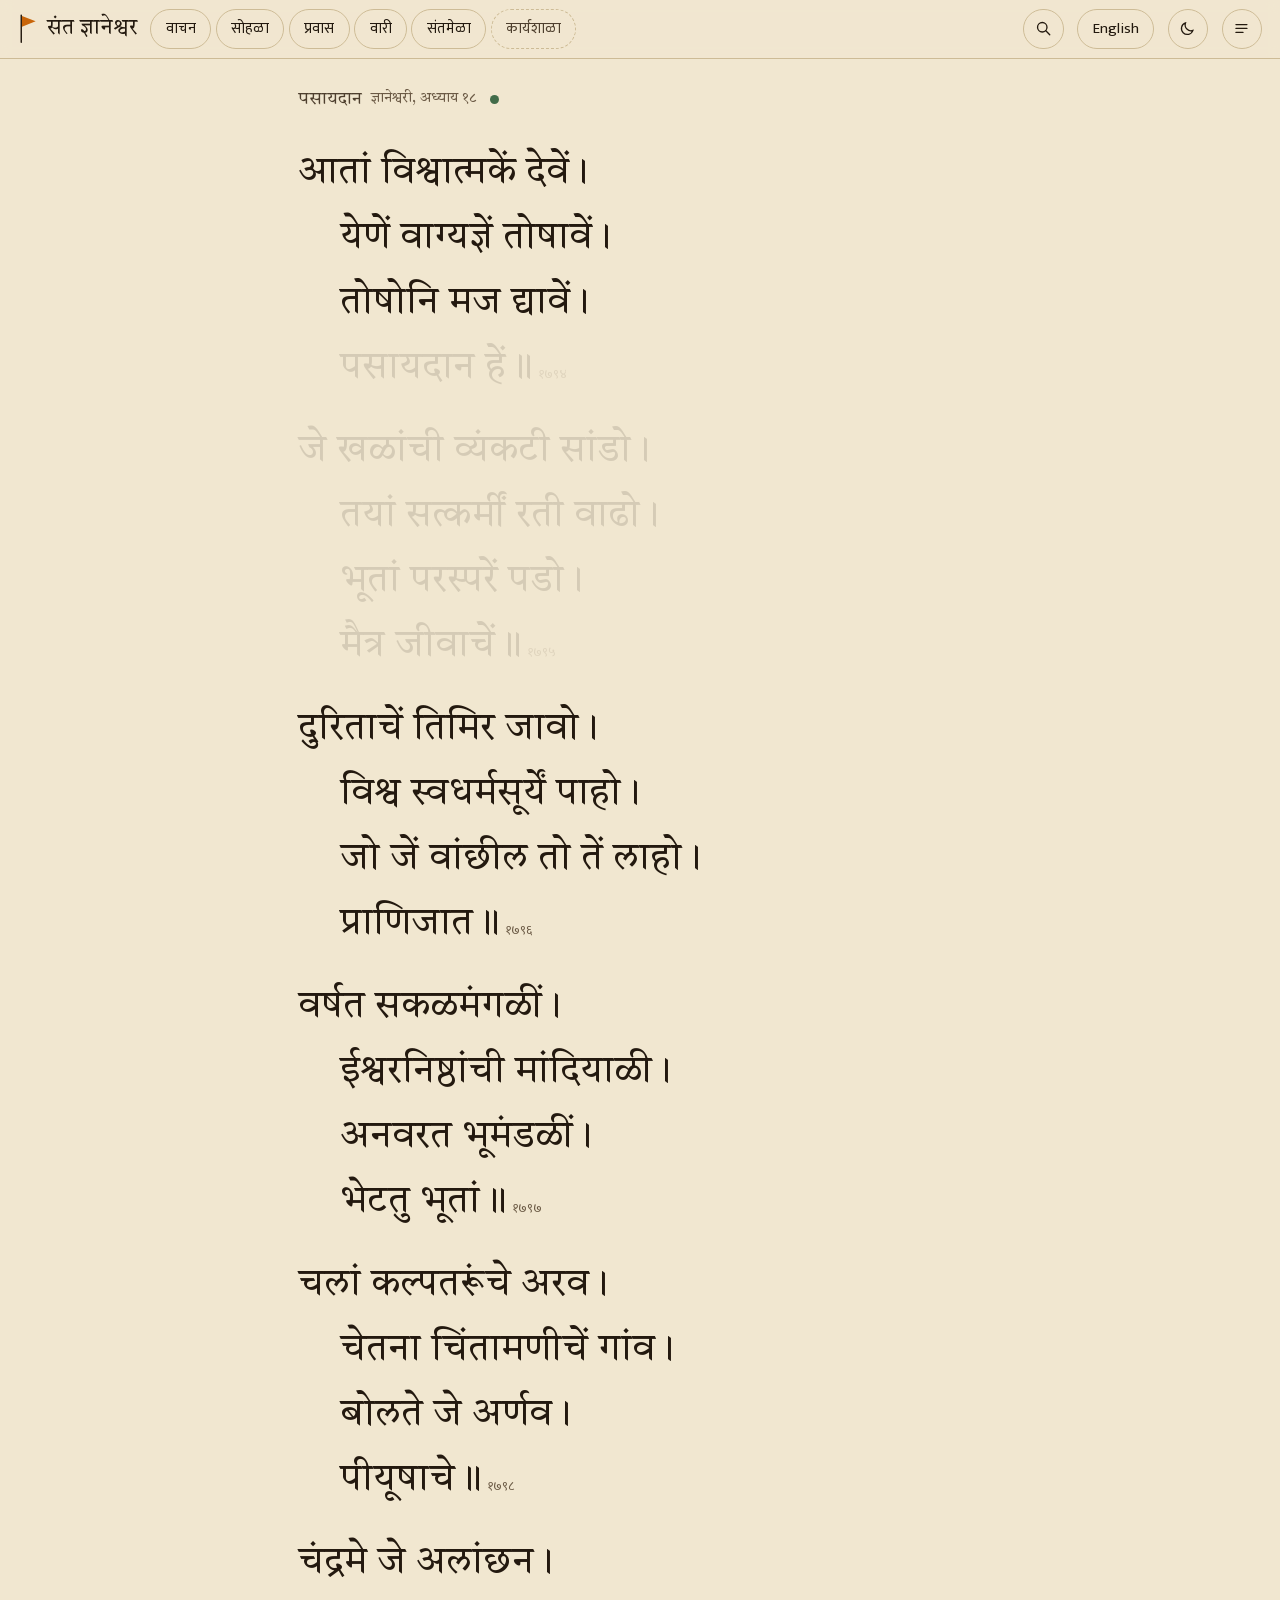
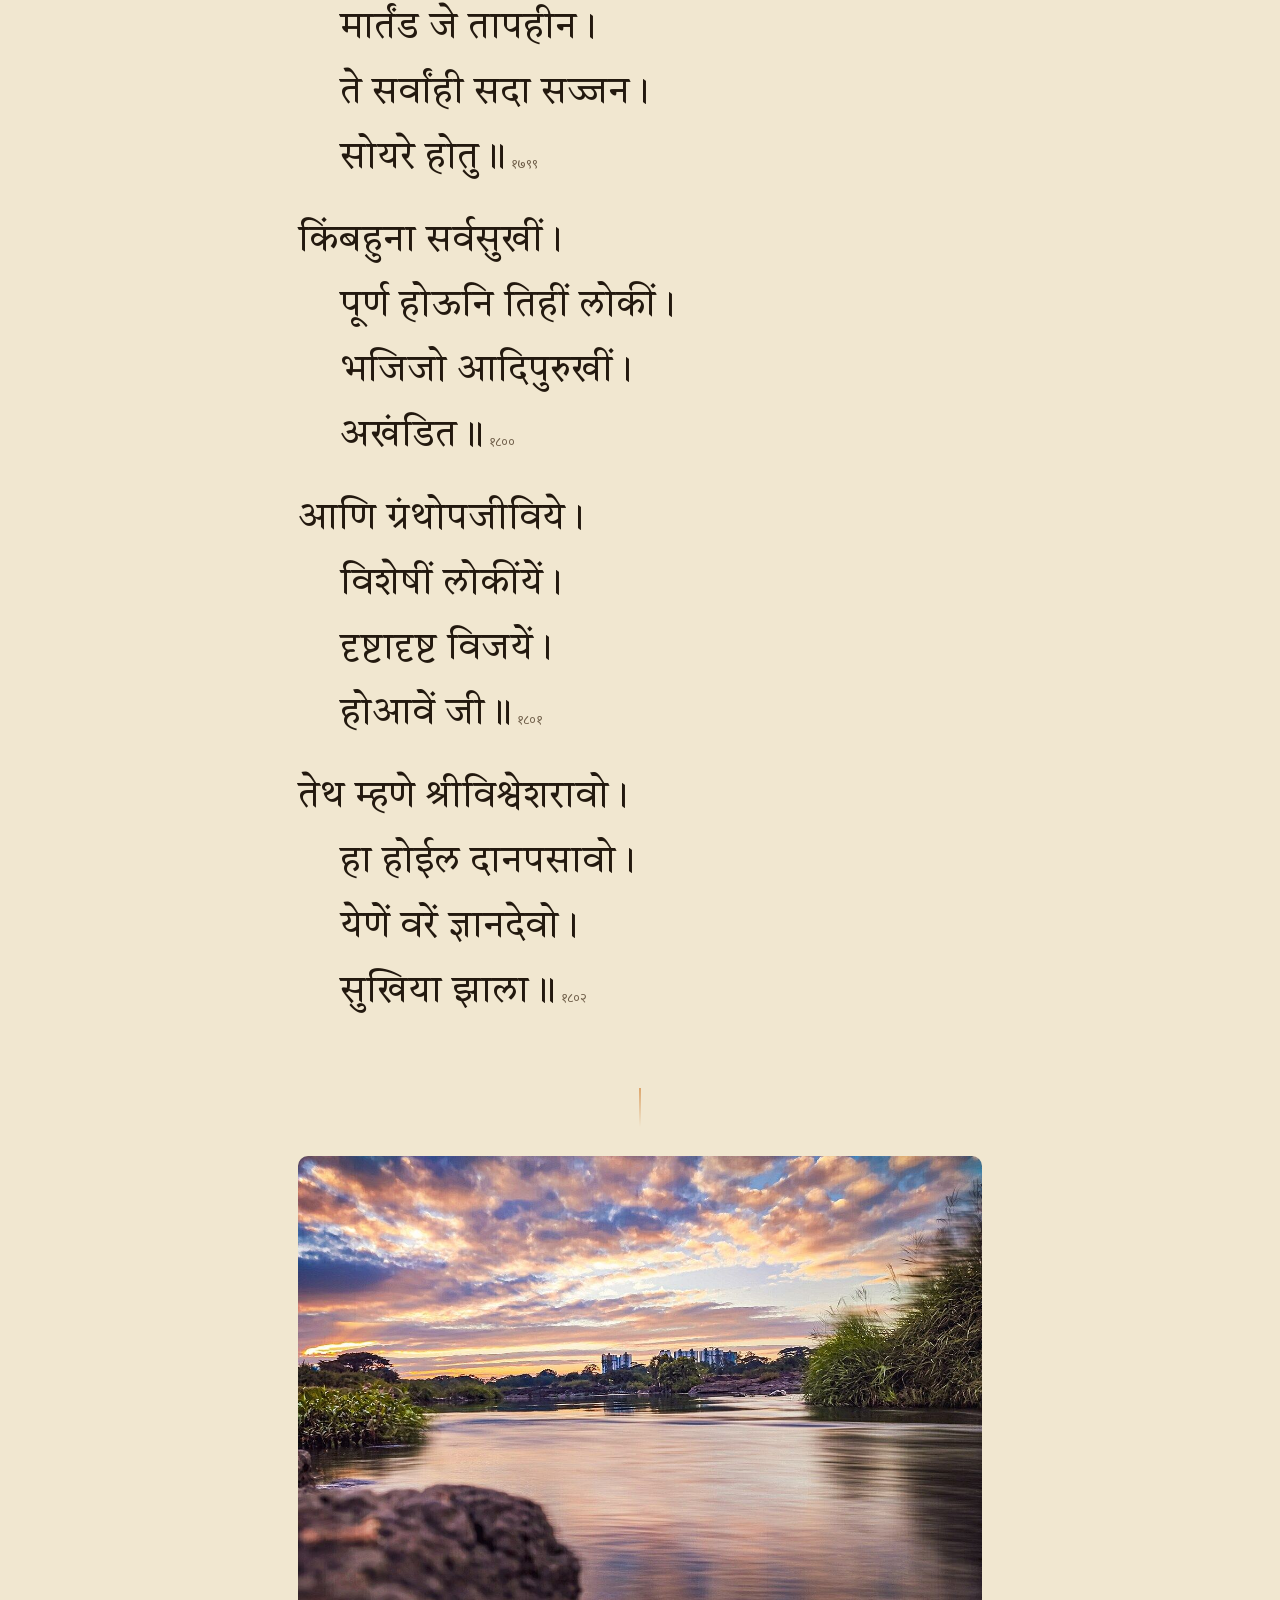
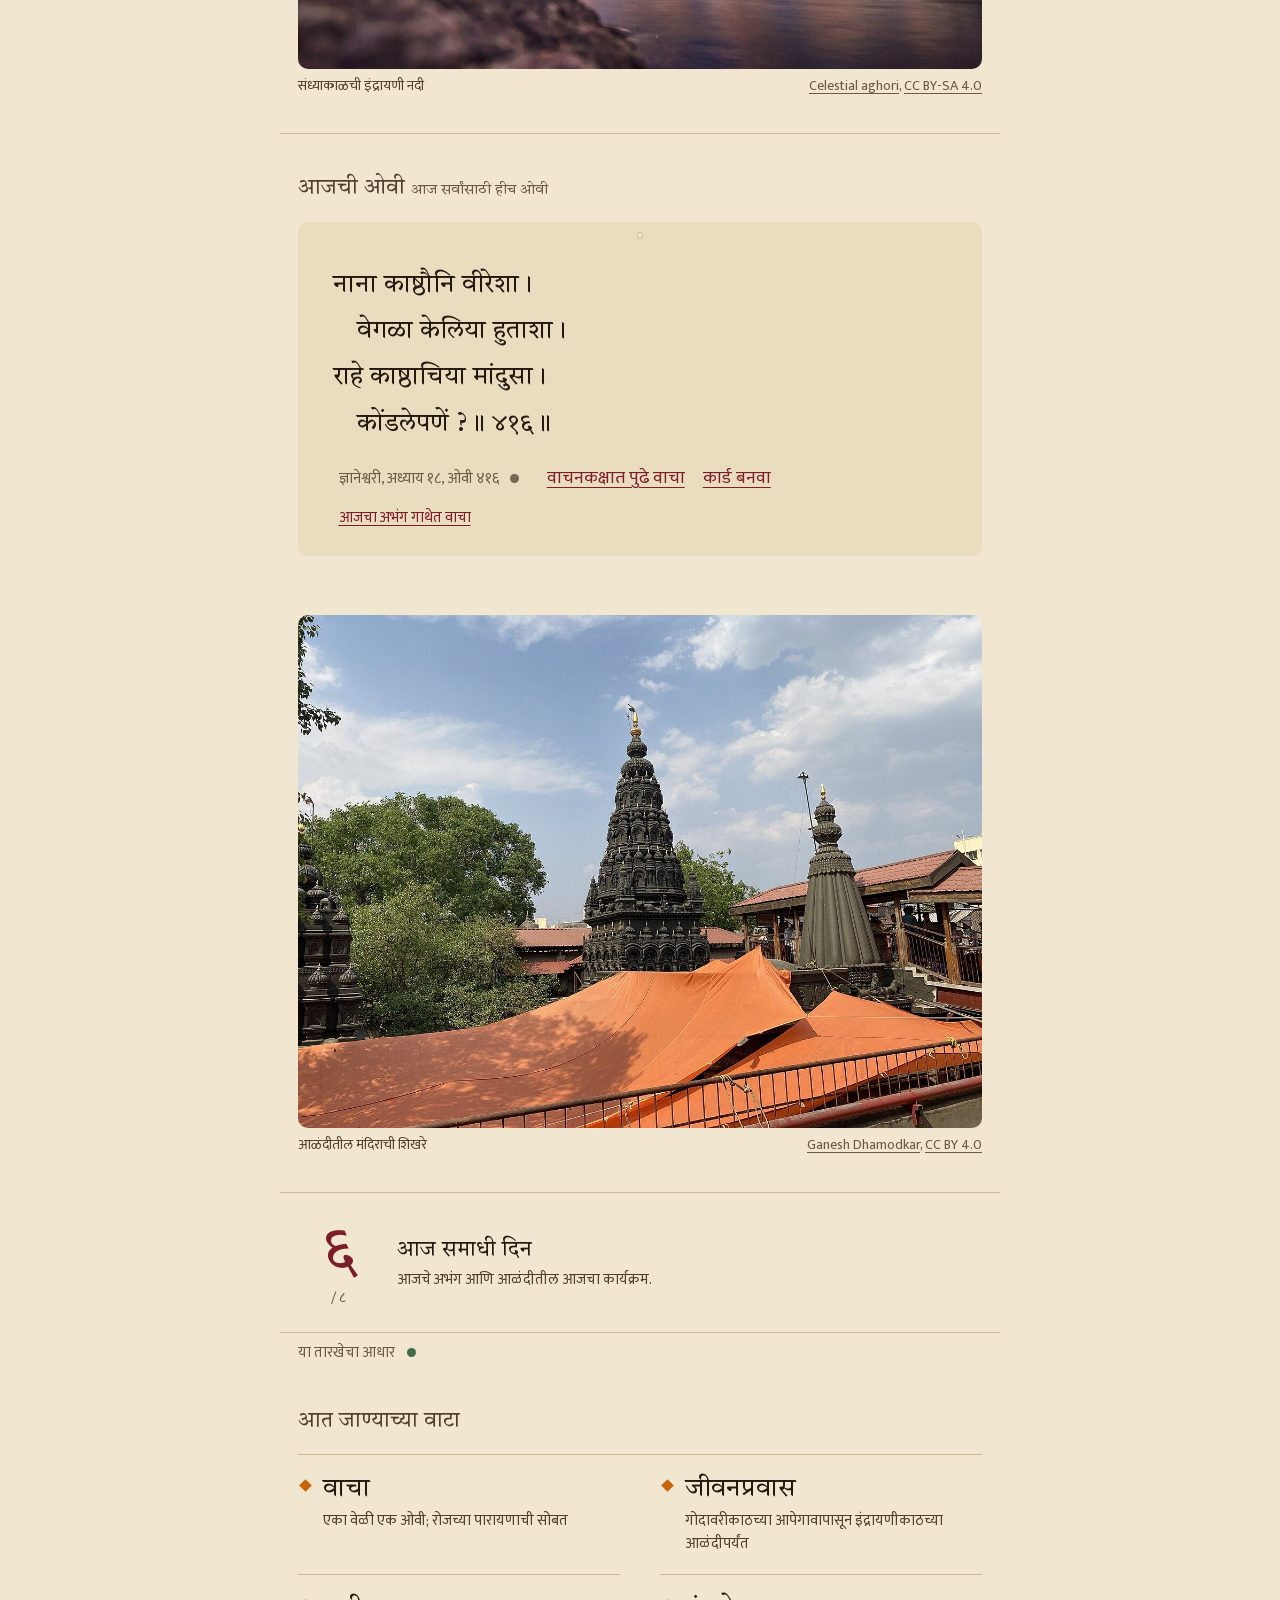
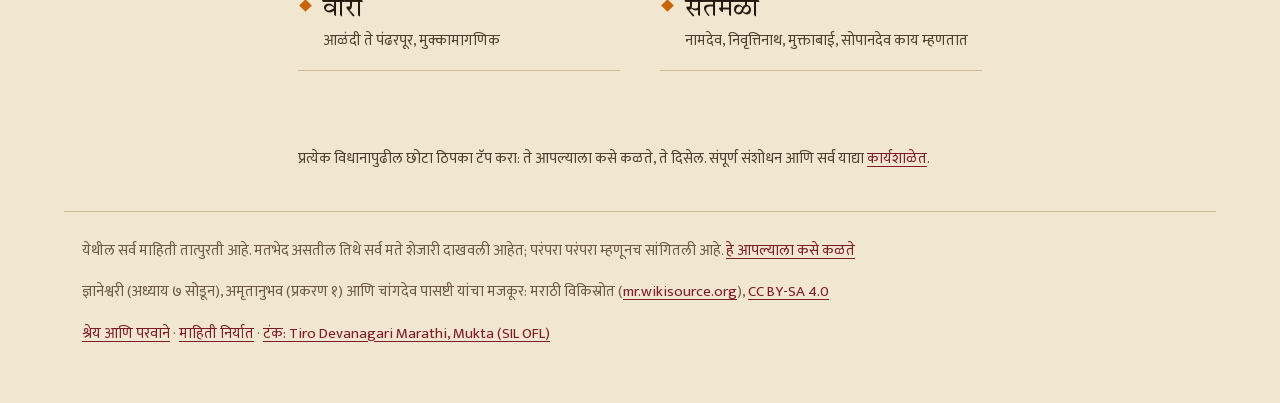
==== commit a91be35a: "Forward the old preview address to the root; update README preview/ now holds one small page that se" ====
--- a/preview/index.html
+++ b/preview/index.html
@@ -2,35 +2,15 @@
 <html lang="mr">
 <head>
 <meta charset="utf-8">
-<meta name="viewport" content="width=device-width, initial-scale=1, viewport-fit=cover">
+<meta name="viewport" content="width=device-width, initial-scale=1">
+<meta name="robots" content="noindex">
 <title>संत ज्ञानेश्वर महाराज</title>
-<meta name="description" content="संत ज्ञानेश्वर महाराज: ज्ञानेश्वरी, अभंग, चरित्र, स्थळे आणि पुरावे. Sant Dnyaneshwar: texts, poems, life, places and evidence.">
-<meta name="theme-color" content="#F1E7D0" media="(prefers-color-scheme: light)">
-<meta name="theme-color" content="#18130E" media="(prefers-color-scheme: dark)">
-<link rel="icon" href="assets/img/pataka.svg" type="image/svg+xml">
-<link rel="preload" href="fonts/TiroDevanagariMarathi-Regular.woff2" as="font" type="font/woff2" crossorigin>
-<link rel="preload" href="fonts/Mukta-Regular.woff2" as="font" type="font/woff2" crossorigin>
-<link rel="stylesheet" href="assets/css/site.css">
-<link rel="stylesheet" href="assets/css/experience.css">
-<link rel="manifest" href="manifest.webmanifest">
-<link rel="apple-touch-icon" href="assets/img/icon-192.png">
-<link rel="modulepreload" href="assets/js/app.js">
-<link rel="modulepreload" href="modules/home/index.js">
-<link rel="modulepreload" href="assets/js/experience.js">
-<script>
-  // apply saved language and theme before first paint (no flash)
-  try { var l = localStorage.getItem('dny.lang'); if (l) document.documentElement.lang = l;
-        var th = localStorage.getItem('dny.theme'); if (th) document.documentElement.dataset.theme = th; } catch (e) {}
-</script>
+<link rel="canonical" href="../">
+<meta http-equiv="refresh" content="0; url=../">
+<script>location.replace('../' + location.hash);</script>
 </head>
-<body>
-<a class="skip" id="skip" href="#main">मुख्य मजकुराकडे जा</a>
-<header class="top" id="top"></header>
-<main id="main" tabindex="-1"><div class="page"><p class="loading">…</p></div></main>
-<footer class="foot" id="foot"></footer>
-<nav class="bar" id="bar" aria-label="मुख्य"></nav>
-<div class="sheet" id="sheet" role="dialog" aria-modal="true" aria-labelledby="sheet-title"><div class="scrim"></div><div class="panel"></div></div>
-<noscript><p style="padding:1rem">हे संकेतस्थळ वाचण्यासाठी JavaScript सुरू करा. Please enable JavaScript to read this site.</p></noscript>
-<script type="module" src="assets/js/app.js"></script>
+<body style="font-family:system-ui,sans-serif;background:#F1E7D0;color:#23190F;padding:2rem">
+<p>हे संकेतस्थळ आता मुख्य पत्त्यावर आहे: <a href="../">संत ज्ञानेश्वर महाराज</a>.</p>
+<p lang="en">The site has moved to its main address: <a href="../">Sant Dnyaneshwar Maharaj</a>.</p>
 </body>
 </html>
